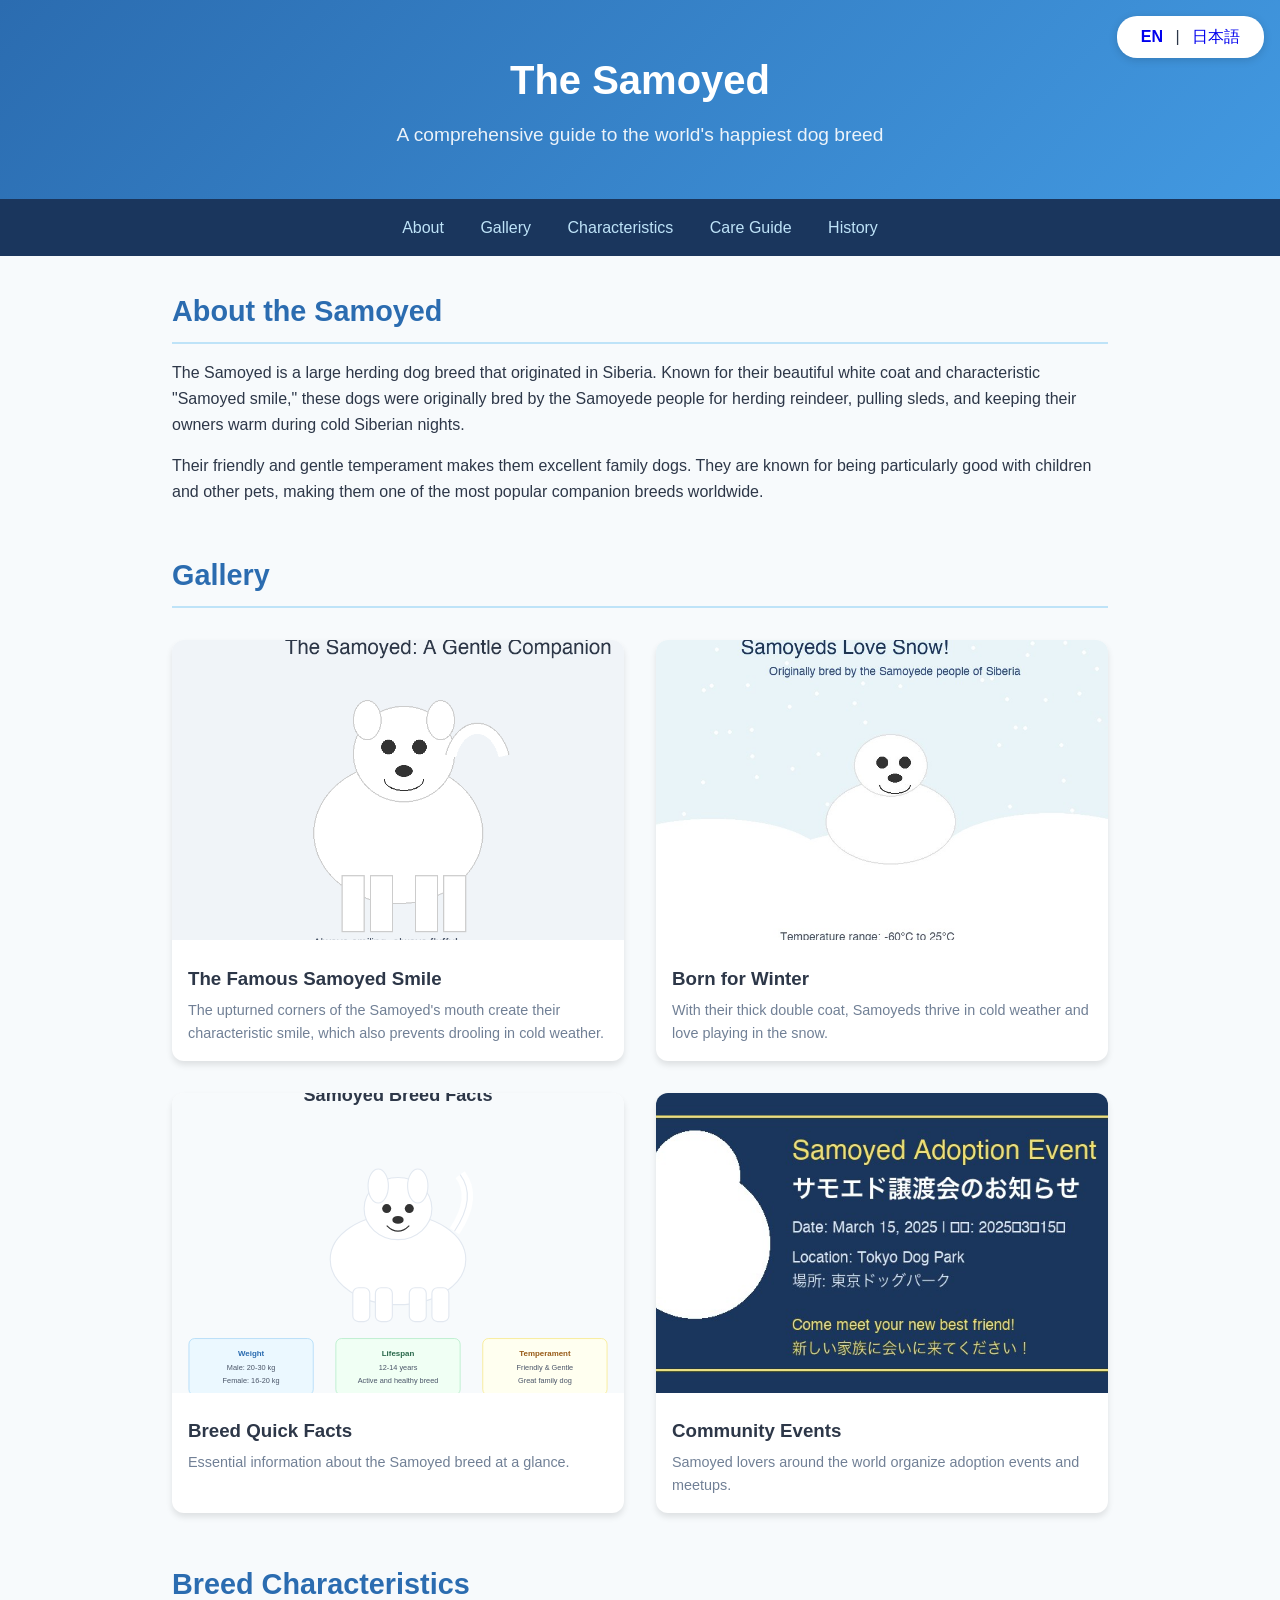
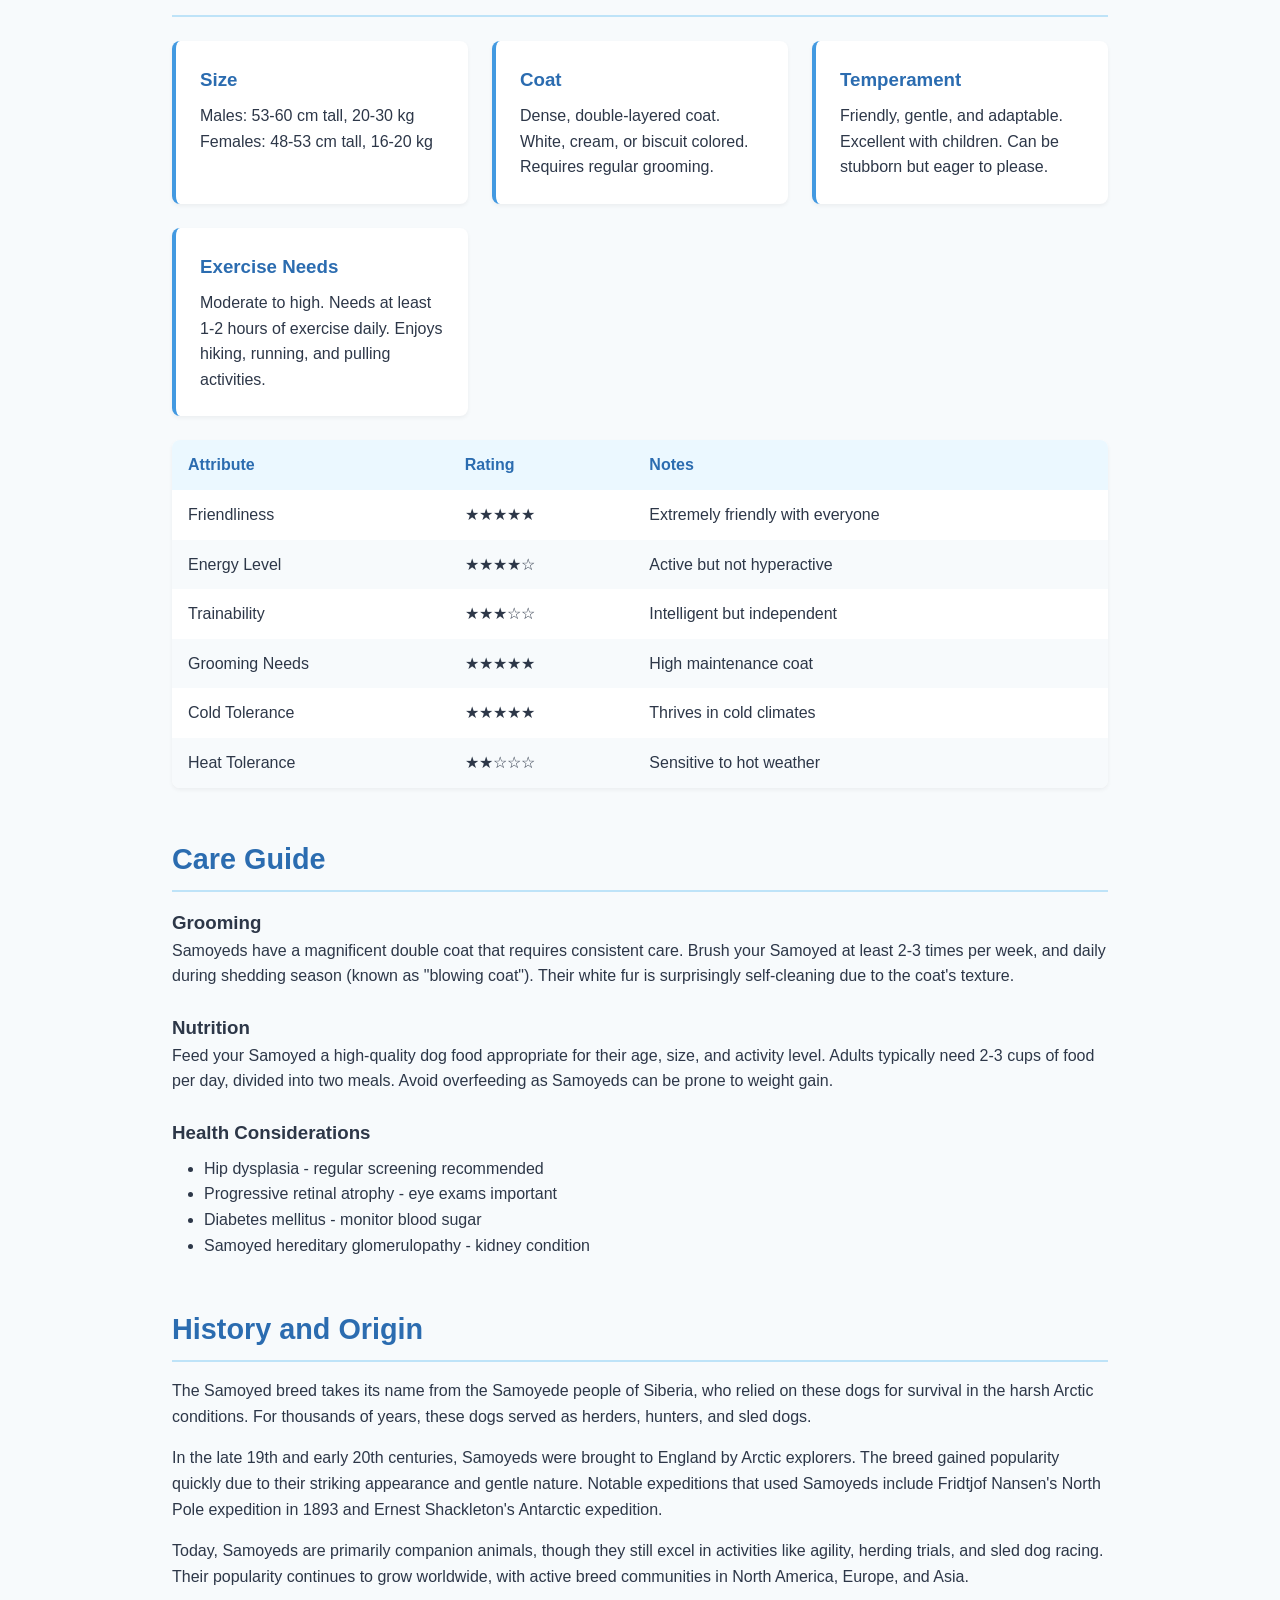
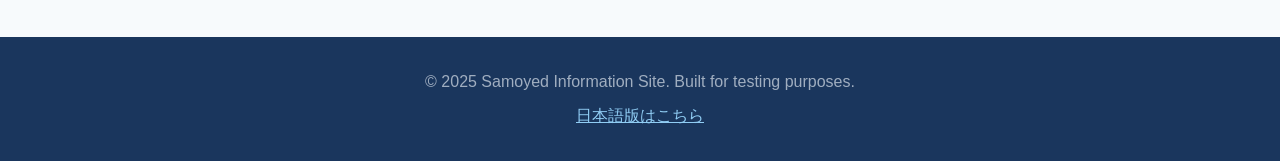
==== index.html @ d8e965c3 "feat: add github pages test site" ====
<!DOCTYPE html>
<html lang="en">
<head>
  <meta charset="UTF-8">
  <meta name="viewport" content="width=device-width, initial-scale=1.0">
  <title>Samoyed - The Smiling Dog</title>
  <style>
    * { margin: 0; padding: 0; box-sizing: border-box; }
    body {
      font-family: -apple-system, BlinkMacSystemFont, 'Segoe UI', Roboto, sans-serif;
      line-height: 1.6;
      color: #2d3748;
      background: #f7fafc;
    }
    header {
      background: linear-gradient(135deg, #2b6cb0, #4299e1);
      color: white;
      padding: 3rem 2rem;
      text-align: center;
    }
    header h1 { font-size: 2.5rem; margin-bottom: 0.5rem; }
    header p { font-size: 1.2rem; opacity: 0.9; }
    nav {
      background: #1a365d;
      padding: 1rem 2rem;
      text-align: center;
    }
    nav a {
      color: #bee3f8;
      text-decoration: none;
      margin: 0 1rem;
      font-weight: 500;
    }
    nav a:hover { color: white; }
    main { max-width: 1000px; margin: 2rem auto; padding: 0 2rem; }
    section { margin-bottom: 3rem; }
    h2 {
      font-size: 1.8rem;
      color: #2b6cb0;
      margin-bottom: 1rem;
      border-bottom: 2px solid #bee3f8;
      padding-bottom: 0.5rem;
    }
    .image-gallery {
      display: grid;
      grid-template-columns: repeat(auto-fit, minmax(350px, 1fr));
      gap: 2rem;
      margin: 2rem 0;
    }
    .image-card {
      background: white;
      border-radius: 12px;
      overflow: hidden;
      box-shadow: 0 4px 6px rgba(0,0,0,0.1);
    }
    .image-card img {
      width: 100%;
      height: 300px;
      object-fit: cover;
    }
    .image-card .caption {
      padding: 1rem;
    }
    .image-card .caption h3 { margin-bottom: 0.3rem; color: #2d3748; }
    .image-card .caption p { color: #718096; font-size: 0.9rem; }
    .info-grid {
      display: grid;
      grid-template-columns: repeat(auto-fit, minmax(250px, 1fr));
      gap: 1.5rem;
      margin: 1.5rem 0;
    }
    .info-box {
      background: white;
      padding: 1.5rem;
      border-radius: 8px;
      border-left: 4px solid #4299e1;
      box-shadow: 0 2px 4px rgba(0,0,0,0.05);
    }
    .info-box h3 { color: #2b6cb0; margin-bottom: 0.5rem; }
    table {
      width: 100%;
      border-collapse: collapse;
      margin: 1rem 0;
      background: white;
      border-radius: 8px;
      overflow: hidden;
      box-shadow: 0 2px 4px rgba(0,0,0,0.05);
    }
    th, td { padding: 0.75rem 1rem; text-align: left; }
    th { background: #ebf8ff; color: #2b6cb0; }
    tr:nth-child(even) { background: #f7fafc; }
    footer {
      text-align: center;
      padding: 2rem;
      background: #1a365d;
      color: #a0aec0;
      margin-top: 3rem;
    }
    footer a { color: #90cdf4; }
    .lang-switcher {
      position: fixed;
      top: 1rem;
      right: 1rem;
      background: white;
      padding: 0.5rem 1rem;
      border-radius: 20px;
      box-shadow: 0 2px 8px rgba(0,0,0,0.15);
      z-index: 100;
    }
    .lang-switcher a { text-decoration: none; margin: 0 0.5rem; }
  </style>
</head>
<body>
  <div class="lang-switcher">
    <a href="index.html"><strong>EN</strong></a> |
    <a href="ja.html">日本語</a>
  </div>

  <header>
    <h1>The Samoyed</h1>
    <p>A comprehensive guide to the world's happiest dog breed</p>
  </header>

  <nav>
    <a href="#about">About</a>
    <a href="#gallery">Gallery</a>
    <a href="#characteristics">Characteristics</a>
    <a href="#care">Care Guide</a>
    <a href="#history">History</a>
  </nav>

  <main>
    <section id="about">
      <h2>About the Samoyed</h2>
      <p>The Samoyed is a large herding dog breed that originated in Siberia. Known for their beautiful white coat and characteristic "Samoyed smile," these dogs were originally bred by the Samoyede people for herding reindeer, pulling sleds, and keeping their owners warm during cold Siberian nights.</p>
      <p style="margin-top: 1rem;">Their friendly and gentle temperament makes them excellent family dogs. They are known for being particularly good with children and other pets, making them one of the most popular companion breeds worldwide.</p>
    </section>

    <section id="gallery">
      <h2>Gallery</h2>
      <div class="image-gallery">
        <div class="image-card">
          <img src="images/samoyed-portrait.png" alt="Samoyed portrait illustration showing the breed's characteristic smile">
          <div class="caption">
            <h3>The Famous Samoyed Smile</h3>
            <p>The upturned corners of the Samoyed's mouth create their characteristic smile, which also prevents drooling in cold weather.</p>
          </div>
        </div>
        <div class="image-card">
          <img src="images/samoyed-snow.jpg" alt="Samoyed playing in the snow, their natural habitat">
          <div class="caption">
            <h3>Born for Winter</h3>
            <p>With their thick double coat, Samoyeds thrive in cold weather and love playing in the snow.</p>
          </div>
        </div>
        <div class="image-card">
          <img src="images/samoyed-facts.svg" alt="Infographic showing key Samoyed breed facts including weight, lifespan, and temperament">
          <div class="caption">
            <h3>Breed Quick Facts</h3>
            <p>Essential information about the Samoyed breed at a glance.</p>
          </div>
        </div>
        <div class="image-card">
          <img src="images/adoption-event-banner.jpg" alt="Bilingual adoption event banner in English and Japanese">
          <div class="caption">
            <h3>Community Events</h3>
            <p>Samoyed lovers around the world organize adoption events and meetups.</p>
          </div>
        </div>
      </div>
    </section>

    <section id="characteristics">
      <h2>Breed Characteristics</h2>
      <div class="info-grid">
        <div class="info-box">
          <h3>Size</h3>
          <p>Males: 53-60 cm tall, 20-30 kg<br>Females: 48-53 cm tall, 16-20 kg</p>
        </div>
        <div class="info-box">
          <h3>Coat</h3>
          <p>Dense, double-layered coat. White, cream, or biscuit colored. Requires regular grooming.</p>
        </div>
        <div class="info-box">
          <h3>Temperament</h3>
          <p>Friendly, gentle, and adaptable. Excellent with children. Can be stubborn but eager to please.</p>
        </div>
        <div class="info-box">
          <h3>Exercise Needs</h3>
          <p>Moderate to high. Needs at least 1-2 hours of exercise daily. Enjoys hiking, running, and pulling activities.</p>
        </div>
      </div>

      <table>
        <thead>
          <tr>
            <th>Attribute</th>
            <th>Rating</th>
            <th>Notes</th>
          </tr>
        </thead>
        <tbody>
          <tr>
            <td>Friendliness</td>
            <td>★★★★★</td>
            <td>Extremely friendly with everyone</td>
          </tr>
          <tr>
            <td>Energy Level</td>
            <td>★★★★☆</td>
            <td>Active but not hyperactive</td>
          </tr>
          <tr>
            <td>Trainability</td>
            <td>★★★☆☆</td>
            <td>Intelligent but independent</td>
          </tr>
          <tr>
            <td>Grooming Needs</td>
            <td>★★★★★</td>
            <td>High maintenance coat</td>
          </tr>
          <tr>
            <td>Cold Tolerance</td>
            <td>★★★★★</td>
            <td>Thrives in cold climates</td>
          </tr>
          <tr>
            <td>Heat Tolerance</td>
            <td>★★☆☆☆</td>
            <td>Sensitive to hot weather</td>
          </tr>
        </tbody>
      </table>
    </section>

    <section id="care">
      <h2>Care Guide</h2>
      <h3>Grooming</h3>
      <p>Samoyeds have a magnificent double coat that requires consistent care. Brush your Samoyed at least 2-3 times per week, and daily during shedding season (known as "blowing coat"). Their white fur is surprisingly self-cleaning due to the coat's texture.</p>

      <h3 style="margin-top: 1.5rem;">Nutrition</h3>
      <p>Feed your Samoyed a high-quality dog food appropriate for their age, size, and activity level. Adults typically need 2-3 cups of food per day, divided into two meals. Avoid overfeeding as Samoyeds can be prone to weight gain.</p>

      <h3 style="margin-top: 1.5rem;">Health Considerations</h3>
      <ul style="margin: 0.5rem 0 0 2rem;">
        <li>Hip dysplasia - regular screening recommended</li>
        <li>Progressive retinal atrophy - eye exams important</li>
        <li>Diabetes mellitus - monitor blood sugar</li>
        <li>Samoyed hereditary glomerulopathy - kidney condition</li>
      </ul>
    </section>

    <section id="history">
      <h2>History and Origin</h2>
      <p>The Samoyed breed takes its name from the Samoyede people of Siberia, who relied on these dogs for survival in the harsh Arctic conditions. For thousands of years, these dogs served as herders, hunters, and sled dogs.</p>
      <p style="margin-top: 1rem;">In the late 19th and early 20th centuries, Samoyeds were brought to England by Arctic explorers. The breed gained popularity quickly due to their striking appearance and gentle nature. Notable expeditions that used Samoyeds include Fridtjof Nansen's North Pole expedition in 1893 and Ernest Shackleton's Antarctic expedition.</p>
      <p style="margin-top: 1rem;">Today, Samoyeds are primarily companion animals, though they still excel in activities like agility, herding trials, and sled dog racing. Their popularity continues to grow worldwide, with active breed communities in North America, Europe, and Asia.</p>
    </section>
  </main>

  <footer>
    <p>&copy; 2025 Samoyed Information Site. Built for testing purposes.</p>
    <p style="margin-top: 0.5rem;"><a href="ja.html">日本語版はこちら</a></p>
  </footer>
</body>
</html>
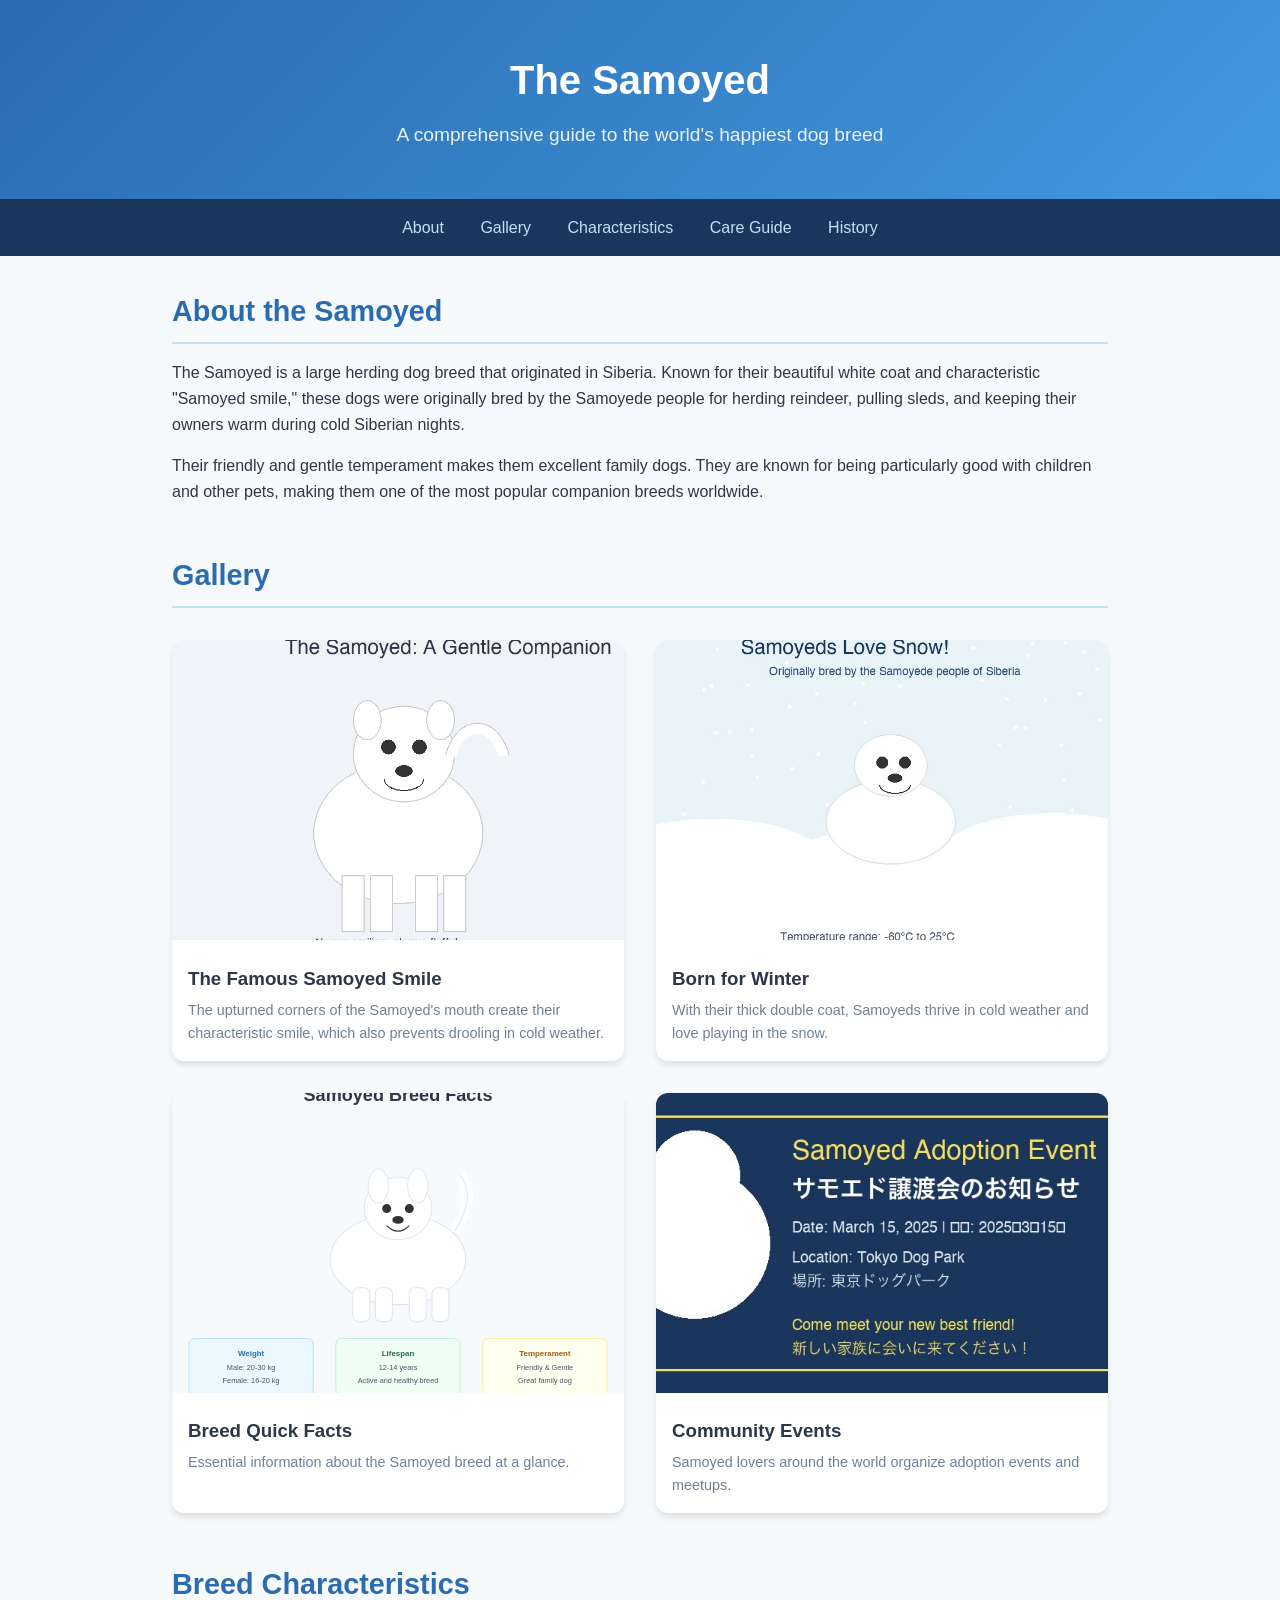
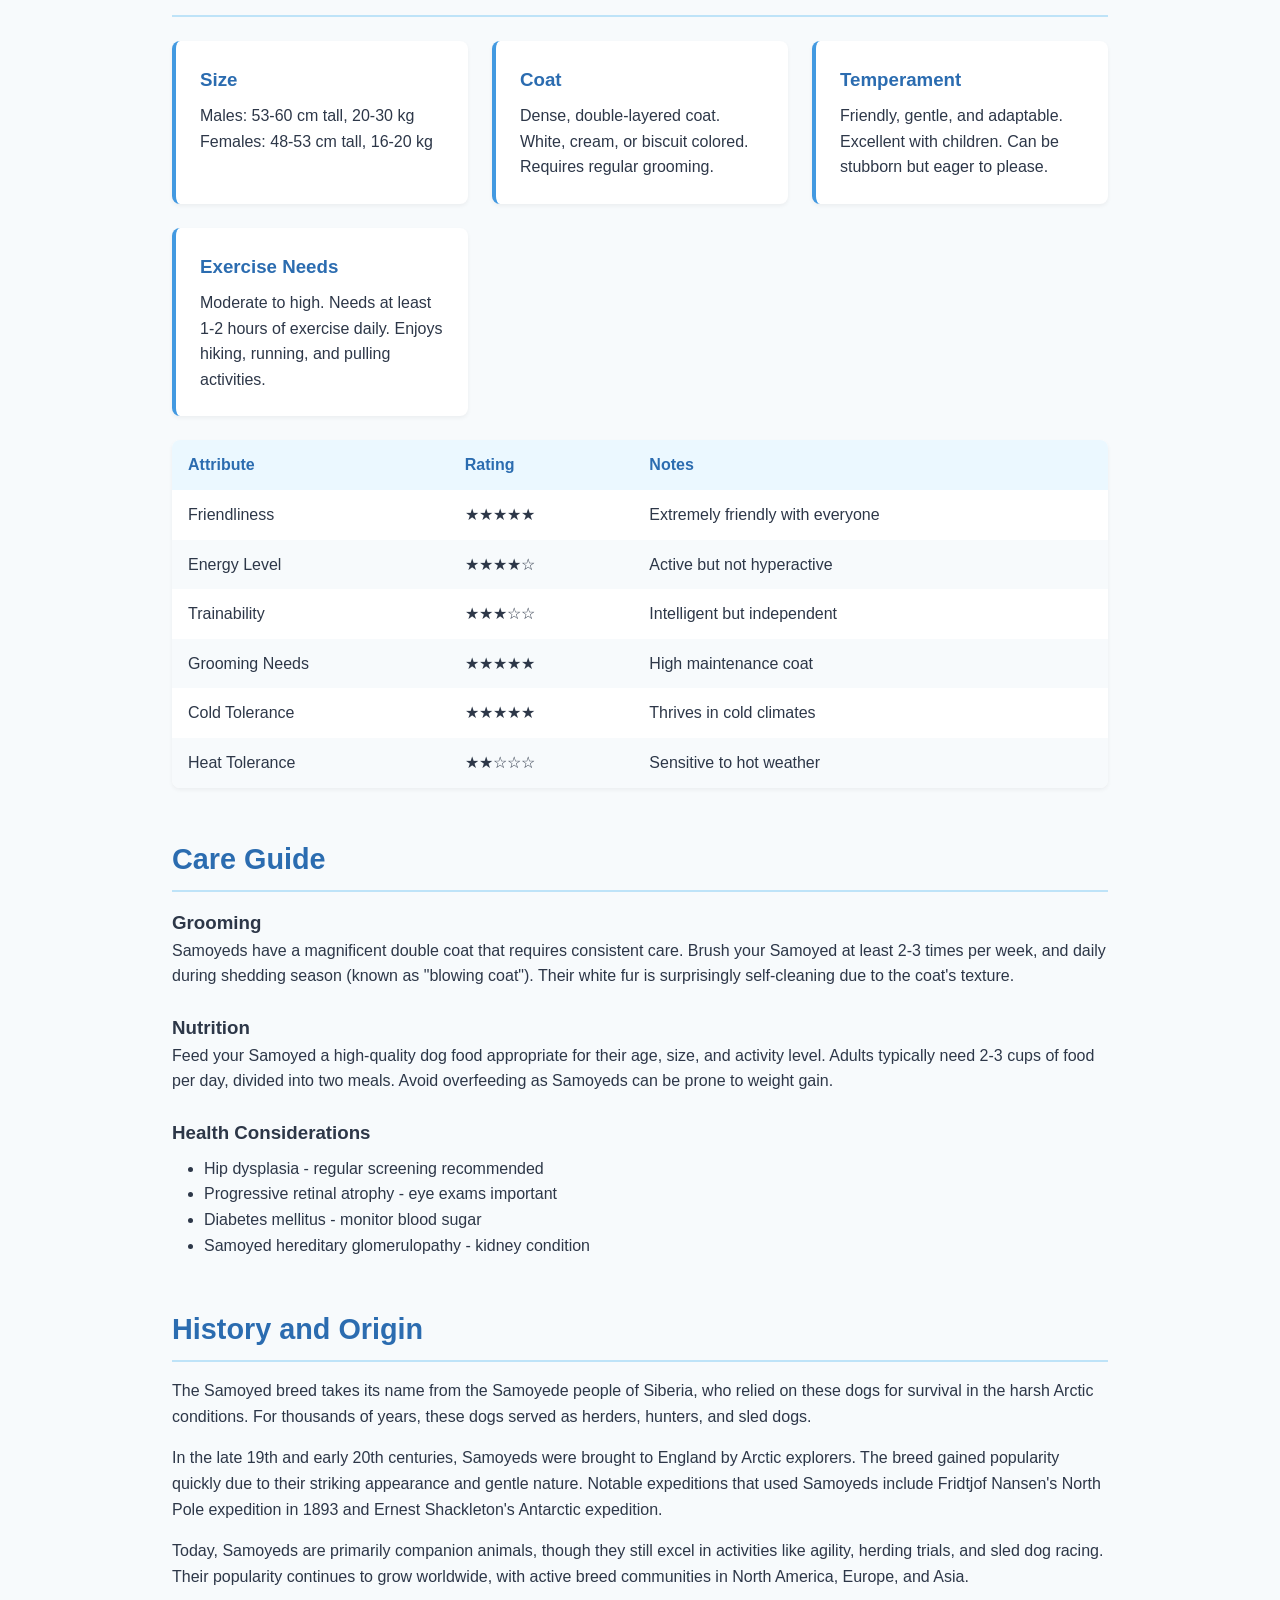
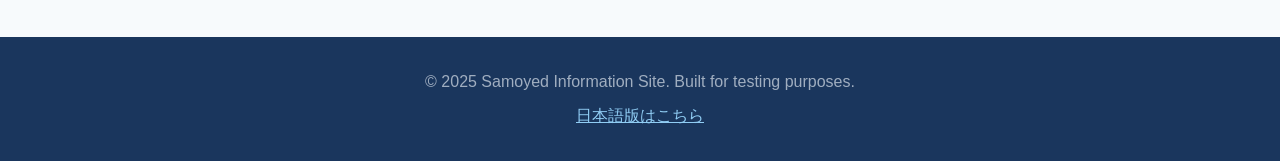
==== commit 65b224aa: "fix: remove language switcher" ====
--- a/index.html
+++ b/index.html
@@ -97,25 +97,9 @@
       margin-top: 3rem;
     }
     footer a { color: #90cdf4; }
-    .lang-switcher {
-      position: fixed;
-      top: 1rem;
-      right: 1rem;
-      background: white;
-      padding: 0.5rem 1rem;
-      border-radius: 20px;
-      box-shadow: 0 2px 8px rgba(0,0,0,0.15);
-      z-index: 100;
-    }
-    .lang-switcher a { text-decoration: none; margin: 0 0.5rem; }
   </style>
 </head>
 <body>
-  <div class="lang-switcher">
-    <a href="index.html"><strong>EN</strong></a> |
-    <a href="ja.html">日本語</a>
-  </div>
-
   <header>
     <h1>The Samoyed</h1>
     <p>A comprehensive guide to the world's happiest dog breed</p>
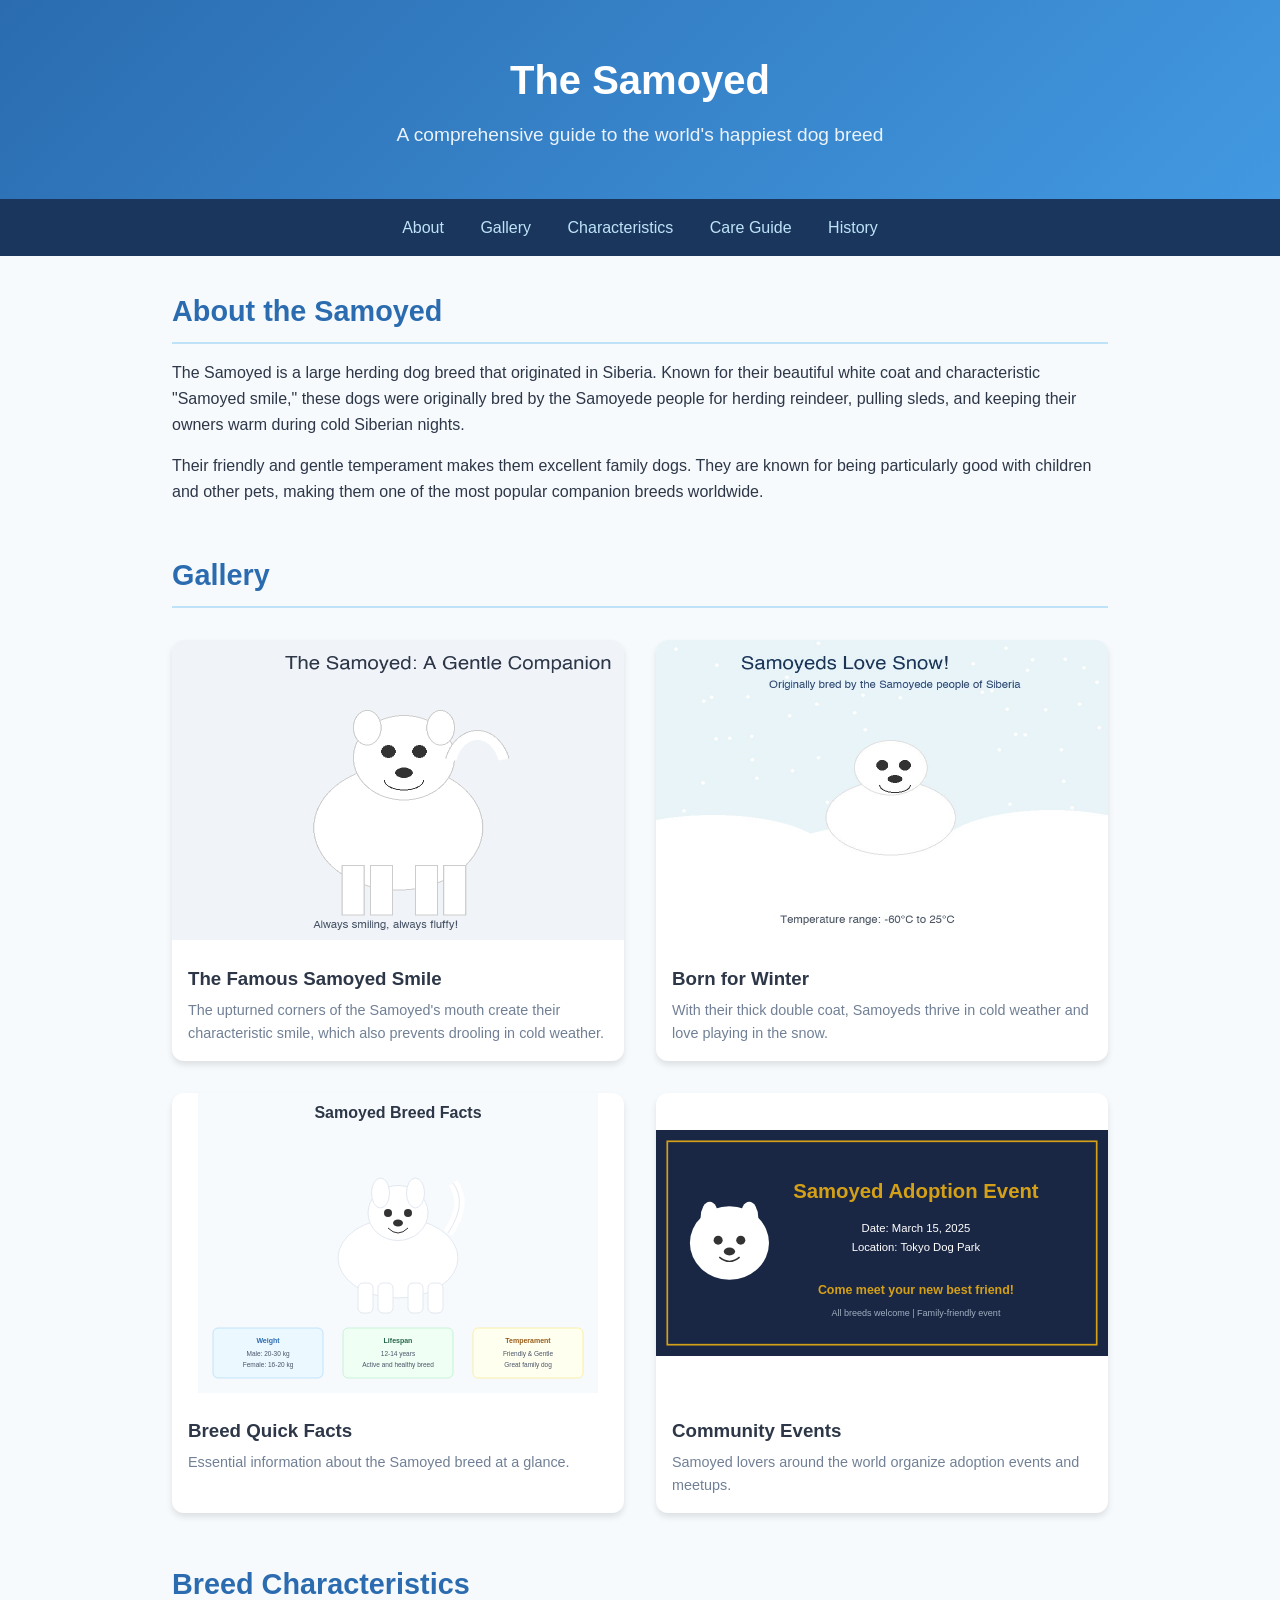
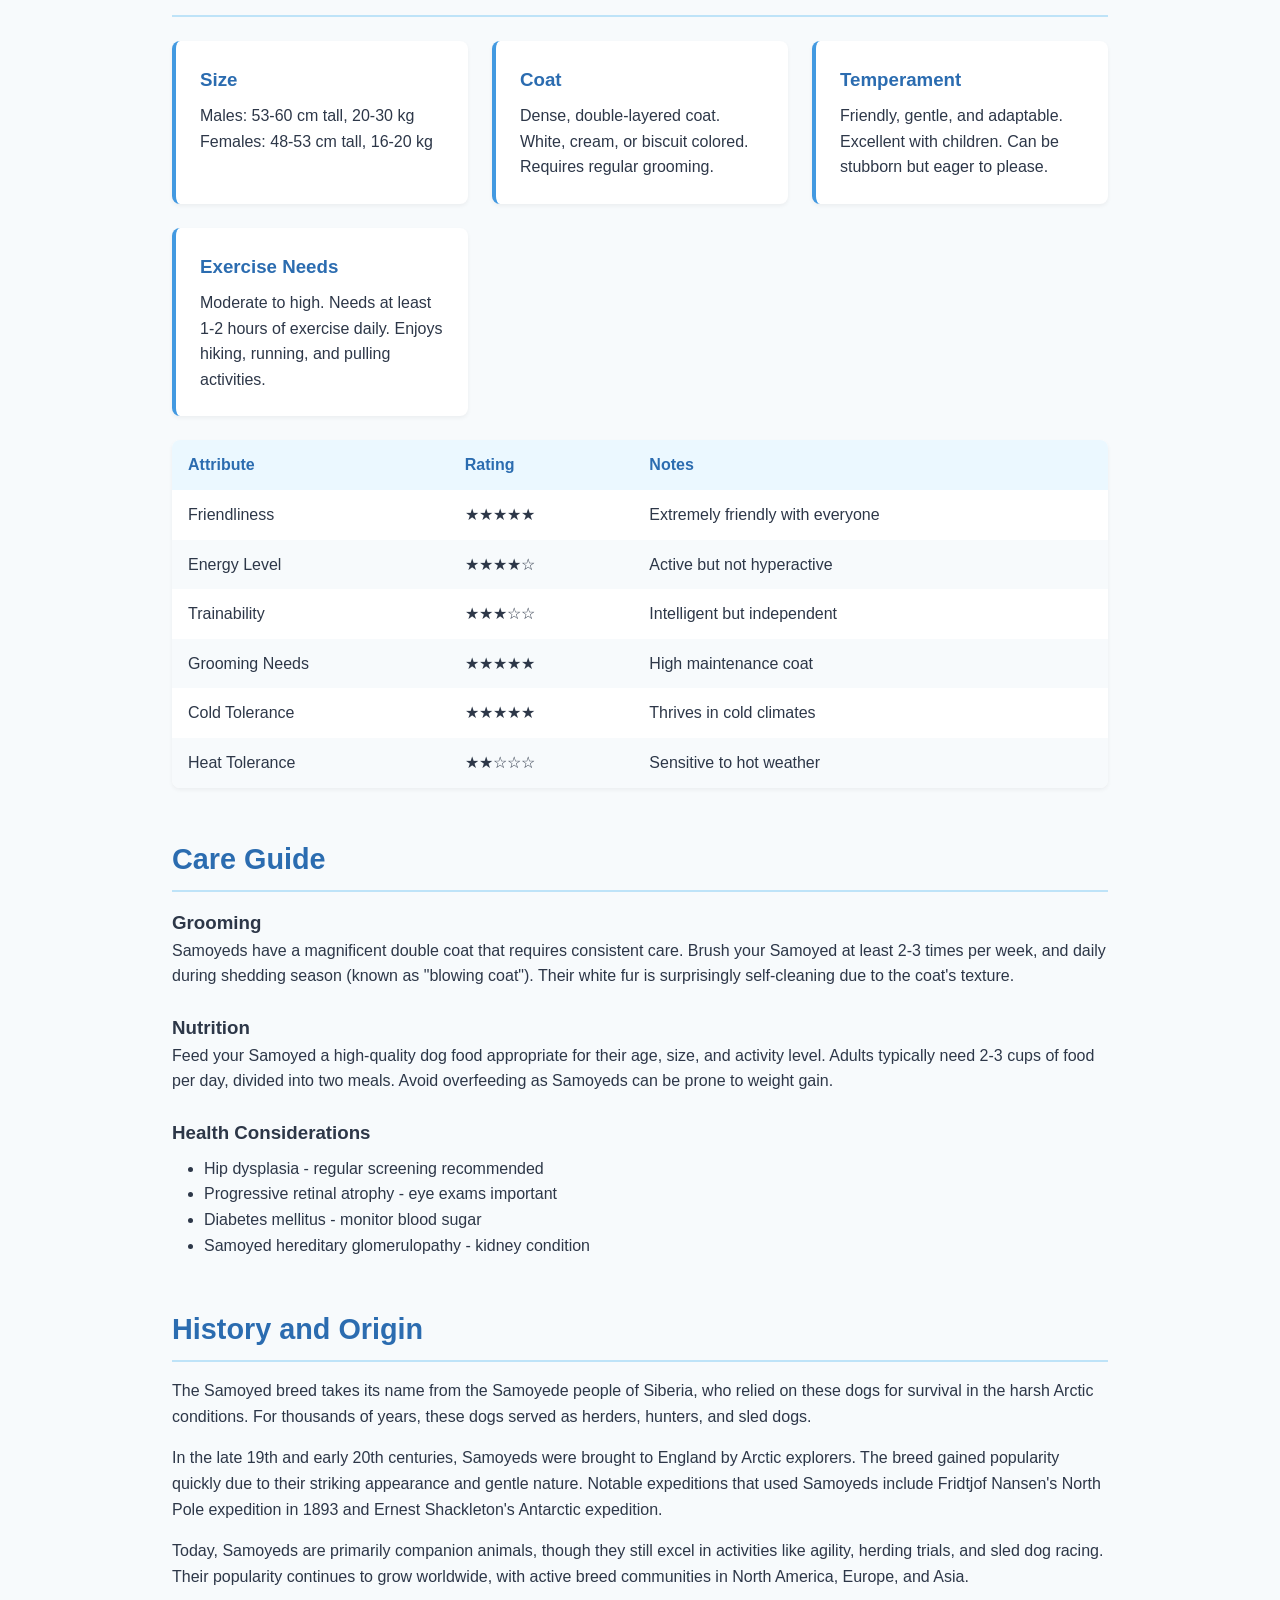
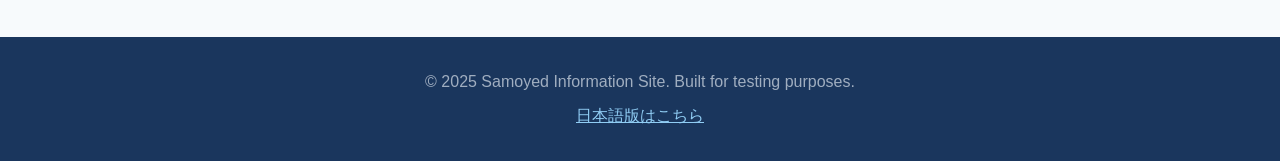
==== commit f79d2376: "feat: making images consistent across languages" ====
--- a/index.html
+++ b/index.html
@@ -1,104 +1,14 @@
 <!DOCTYPE html>
 <html lang="en">
+
 <head>
   <meta charset="UTF-8">
   <meta name="viewport" content="width=device-width, initial-scale=1.0">
   <title>Samoyed - The Smiling Dog</title>
-  <style>
-    * { margin: 0; padding: 0; box-sizing: border-box; }
-    body {
-      font-family: -apple-system, BlinkMacSystemFont, 'Segoe UI', Roboto, sans-serif;
-      line-height: 1.6;
-      color: #2d3748;
-      background: #f7fafc;
-    }
-    header {
-      background: linear-gradient(135deg, #2b6cb0, #4299e1);
-      color: white;
-      padding: 3rem 2rem;
-      text-align: center;
-    }
-    header h1 { font-size: 2.5rem; margin-bottom: 0.5rem; }
-    header p { font-size: 1.2rem; opacity: 0.9; }
-    nav {
-      background: #1a365d;
-      padding: 1rem 2rem;
-      text-align: center;
-    }
-    nav a {
-      color: #bee3f8;
-      text-decoration: none;
-      margin: 0 1rem;
-      font-weight: 500;
-    }
-    nav a:hover { color: white; }
-    main { max-width: 1000px; margin: 2rem auto; padding: 0 2rem; }
-    section { margin-bottom: 3rem; }
-    h2 {
-      font-size: 1.8rem;
-      color: #2b6cb0;
-      margin-bottom: 1rem;
-      border-bottom: 2px solid #bee3f8;
-      padding-bottom: 0.5rem;
-    }
-    .image-gallery {
-      display: grid;
-      grid-template-columns: repeat(auto-fit, minmax(350px, 1fr));
-      gap: 2rem;
-      margin: 2rem 0;
-    }
-    .image-card {
-      background: white;
-      border-radius: 12px;
-      overflow: hidden;
-      box-shadow: 0 4px 6px rgba(0,0,0,0.1);
-    }
-    .image-card img {
-      width: 100%;
-      height: 300px;
-      object-fit: cover;
-    }
-    .image-card .caption {
-      padding: 1rem;
-    }
-    .image-card .caption h3 { margin-bottom: 0.3rem; color: #2d3748; }
-    .image-card .caption p { color: #718096; font-size: 0.9rem; }
-    .info-grid {
-      display: grid;
-      grid-template-columns: repeat(auto-fit, minmax(250px, 1fr));
-      gap: 1.5rem;
-      margin: 1.5rem 0;
-    }
-    .info-box {
-      background: white;
-      padding: 1.5rem;
-      border-radius: 8px;
-      border-left: 4px solid #4299e1;
-      box-shadow: 0 2px 4px rgba(0,0,0,0.05);
-    }
-    .info-box h3 { color: #2b6cb0; margin-bottom: 0.5rem; }
-    table {
-      width: 100%;
-      border-collapse: collapse;
-      margin: 1rem 0;
-      background: white;
-      border-radius: 8px;
-      overflow: hidden;
-      box-shadow: 0 2px 4px rgba(0,0,0,0.05);
-    }
-    th, td { padding: 0.75rem 1rem; text-align: left; }
-    th { background: #ebf8ff; color: #2b6cb0; }
-    tr:nth-child(even) { background: #f7fafc; }
-    footer {
-      text-align: center;
-      padding: 2rem;
-      background: #1a365d;
-      color: #a0aec0;
-      margin-top: 3rem;
-    }
-    footer a { color: #90cdf4; }
-  </style>
+  <link rel="stylesheet" href="styles.css">
+  <script src="https://j.wovn.io/1" data-wovnio="key=SvTFz7" async></script>
 </head>
+
 <body>
   <header>
     <h1>The Samoyed</h1>
@@ -116,18 +26,24 @@
   <main>
     <section id="about">
       <h2>About the Samoyed</h2>
-      <p>The Samoyed is a large herding dog breed that originated in Siberia. Known for their beautiful white coat and characteristic "Samoyed smile," these dogs were originally bred by the Samoyede people for herding reindeer, pulling sleds, and keeping their owners warm during cold Siberian nights.</p>
-      <p style="margin-top: 1rem;">Their friendly and gentle temperament makes them excellent family dogs. They are known for being particularly good with children and other pets, making them one of the most popular companion breeds worldwide.</p>
+      <p>The Samoyed is a large herding dog breed that originated in Siberia. Known for their beautiful white coat and
+        characteristic "Samoyed smile," these dogs were originally bred by the Samoyede people for herding reindeer,
+        pulling sleds, and keeping their owners warm during cold Siberian nights.</p>
+      <p style="margin-top: 1rem;">Their friendly and gentle temperament makes them excellent family dogs. They are
+        known for being particularly good with children and other pets, making them one of the most popular companion
+        breeds worldwide.</p>
     </section>
 
     <section id="gallery">
       <h2>Gallery</h2>
       <div class="image-gallery">
         <div class="image-card">
-          <img src="images/samoyed-portrait.png" alt="Samoyed portrait illustration showing the breed's characteristic smile">
+          <img src="images/samoyed-portrait.png"
+            alt="Samoyed portrait illustration showing the breed's characteristic smile">
           <div class="caption">
             <h3>The Famous Samoyed Smile</h3>
-            <p>The upturned corners of the Samoyed's mouth create their characteristic smile, which also prevents drooling in cold weather.</p>
+            <p>The upturned corners of the Samoyed's mouth create their characteristic smile, which also prevents
+              drooling in cold weather.</p>
           </div>
         </div>
         <div class="image-card">
@@ -138,14 +54,15 @@
           </div>
         </div>
         <div class="image-card">
-          <img src="images/samoyed-facts.svg" alt="Infographic showing key Samoyed breed facts including weight, lifespan, and temperament">
+          <img src="images/samoyed-facts.svg"
+            alt="Infographic showing key Samoyed breed facts including weight, lifespan, and temperament">
           <div class="caption">
             <h3>Breed Quick Facts</h3>
             <p>Essential information about the Samoyed breed at a glance.</p>
           </div>
         </div>
         <div class="image-card">
-          <img src="images/adoption-event-banner.jpg" alt="Bilingual adoption event banner in English and Japanese">
+          <img src="images/adoption-event-banner-en.svg" alt="Samoyed adoption event banner">
           <div class="caption">
             <h3>Community Events</h3>
             <p>Samoyed lovers around the world organize adoption events and meetups.</p>
@@ -171,7 +88,8 @@
         </div>
         <div class="info-box">
           <h3>Exercise Needs</h3>
-          <p>Moderate to high. Needs at least 1-2 hours of exercise daily. Enjoys hiking, running, and pulling activities.</p>
+          <p>Moderate to high. Needs at least 1-2 hours of exercise daily. Enjoys hiking, running, and pulling
+            activities.</p>
         </div>
       </div>
 
@@ -221,10 +139,14 @@
     <section id="care">
       <h2>Care Guide</h2>
       <h3>Grooming</h3>
-      <p>Samoyeds have a magnificent double coat that requires consistent care. Brush your Samoyed at least 2-3 times per week, and daily during shedding season (known as "blowing coat"). Their white fur is surprisingly self-cleaning due to the coat's texture.</p>
+      <p>Samoyeds have a magnificent double coat that requires consistent care. Brush your Samoyed at least 2-3 times
+        per week, and daily during shedding season (known as "blowing coat"). Their white fur is surprisingly
+        self-cleaning due to the coat's texture.</p>
 
       <h3 style="margin-top: 1.5rem;">Nutrition</h3>
-      <p>Feed your Samoyed a high-quality dog food appropriate for their age, size, and activity level. Adults typically need 2-3 cups of food per day, divided into two meals. Avoid overfeeding as Samoyeds can be prone to weight gain.</p>
+      <p>Feed your Samoyed a high-quality dog food appropriate for their age, size, and activity level. Adults typically
+        need 2-3 cups of food per day, divided into two meals. Avoid overfeeding as Samoyeds can be prone to weight
+        gain.</p>
 
       <h3 style="margin-top: 1.5rem;">Health Considerations</h3>
       <ul style="margin: 0.5rem 0 0 2rem;">
@@ -237,9 +159,15 @@
 
     <section id="history">
       <h2>History and Origin</h2>
-      <p>The Samoyed breed takes its name from the Samoyede people of Siberia, who relied on these dogs for survival in the harsh Arctic conditions. For thousands of years, these dogs served as herders, hunters, and sled dogs.</p>
-      <p style="margin-top: 1rem;">In the late 19th and early 20th centuries, Samoyeds were brought to England by Arctic explorers. The breed gained popularity quickly due to their striking appearance and gentle nature. Notable expeditions that used Samoyeds include Fridtjof Nansen's North Pole expedition in 1893 and Ernest Shackleton's Antarctic expedition.</p>
-      <p style="margin-top: 1rem;">Today, Samoyeds are primarily companion animals, though they still excel in activities like agility, herding trials, and sled dog racing. Their popularity continues to grow worldwide, with active breed communities in North America, Europe, and Asia.</p>
+      <p>The Samoyed breed takes its name from the Samoyede people of Siberia, who relied on these dogs for survival in
+        the harsh Arctic conditions. For thousands of years, these dogs served as herders, hunters, and sled dogs.</p>
+      <p style="margin-top: 1rem;">In the late 19th and early 20th centuries, Samoyeds were brought to England by Arctic
+        explorers. The breed gained popularity quickly due to their striking appearance and gentle nature. Notable
+        expeditions that used Samoyeds include Fridtjof Nansen's North Pole expedition in 1893 and Ernest Shackleton's
+        Antarctic expedition.</p>
+      <p style="margin-top: 1rem;">Today, Samoyeds are primarily companion animals, though they still excel in
+        activities like agility, herding trials, and sled dog racing. Their popularity continues to grow worldwide, with
+        active breed communities in North America, Europe, and Asia.</p>
     </section>
   </main>
 
@@ -248,4 +176,5 @@
     <p style="margin-top: 0.5rem;"><a href="ja.html">日本語版はこちら</a></p>
   </footer>
 </body>
-</html>
+
+</html>
--- a/styles.css
+++ b/styles.css
@@ -0,0 +1,162 @@
+* {
+  margin: 0;
+  padding: 0;
+  box-sizing: border-box;
+}
+
+body {
+  font-family: -apple-system, BlinkMacSystemFont, 'Segoe UI', Roboto, sans-serif;
+  line-height: 1.6;
+  color: #2d3748;
+  background: #f7fafc;
+}
+
+header {
+  background: linear-gradient(135deg, #2b6cb0, #4299e1);
+  color: white;
+  padding: 3rem 2rem;
+  text-align: center;
+}
+
+header h1 {
+  font-size: 2.5rem;
+  margin-bottom: 0.5rem;
+}
+
+header p {
+  font-size: 1.2rem;
+  opacity: 0.9;
+}
+
+nav {
+  background: #1a365d;
+  padding: 1rem 2rem;
+  text-align: center;
+}
+
+nav a {
+  color: #bee3f8;
+  text-decoration: none;
+  margin: 0 1rem;
+  font-weight: 500;
+}
+
+nav a:hover {
+  color: white;
+}
+
+main {
+  max-width: 1000px;
+  margin: 2rem auto;
+  padding: 0 2rem;
+}
+
+section {
+  margin-bottom: 3rem;
+}
+
+h2 {
+  font-size: 1.8rem;
+  color: #2b6cb0;
+  margin-bottom: 1rem;
+  border-bottom: 2px solid #bee3f8;
+  padding-bottom: 0.5rem;
+}
+
+.image-gallery {
+  display: grid;
+  grid-template-columns: repeat(auto-fit, minmax(350px, 1fr));
+  gap: 2rem;
+  margin: 2rem 0;
+}
+
+.image-card {
+  background: white;
+  border-radius: 12px;
+  overflow: hidden;
+  box-shadow: 0 4px 6px rgba(0, 0, 0, 0.1);
+}
+
+.image-card img {
+  width: 100%;
+  height: 300px;
+}
+
+.image-card .caption {
+  padding: 1rem;
+}
+
+.image-card .caption h3 {
+  margin-bottom: 0.3rem;
+  color: #2d3748;
+}
+
+.image-card .caption p {
+  color: #718096;
+  font-size: 0.9rem;
+}
+
+.info-grid {
+  display: grid;
+  grid-template-columns: repeat(auto-fit, minmax(250px, 1fr));
+  gap: 1.5rem;
+  margin: 1.5rem 0;
+}
+
+.info-box {
+  background: white;
+  padding: 1.5rem;
+  border-radius: 8px;
+  border-left: 4px solid #4299e1;
+  box-shadow: 0 2px 4px rgba(0, 0, 0, 0.05);
+}
+
+.info-box h3 {
+  color: #2b6cb0;
+  margin-bottom: 0.5rem;
+}
+
+table {
+  width: 100%;
+  border-collapse: collapse;
+  margin: 1rem 0;
+  background: white;
+  border-radius: 8px;
+  overflow: hidden;
+  box-shadow: 0 2px 4px rgba(0, 0, 0, 0.05);
+}
+
+th,
+td {
+  padding: 0.75rem 1rem;
+  text-align: left;
+}
+
+th {
+  background: #ebf8ff;
+  color: #2b6cb0;
+}
+
+tr:nth-child(even) {
+  background: #f7fafc;
+}
+
+footer {
+  text-align: center;
+  padding: 2rem;
+  background: #1a365d;
+  color: #a0aec0;
+  margin-top: 3rem;
+}
+
+footer a {
+  color: #90cdf4;
+}
+
+.highlight-box {
+  background: #ebf8ff;
+  border: 1px solid #4299e1;
+  border-radius: 8px;
+  padding: 1.5rem;
+  margin: 1.5rem 0;
+}
